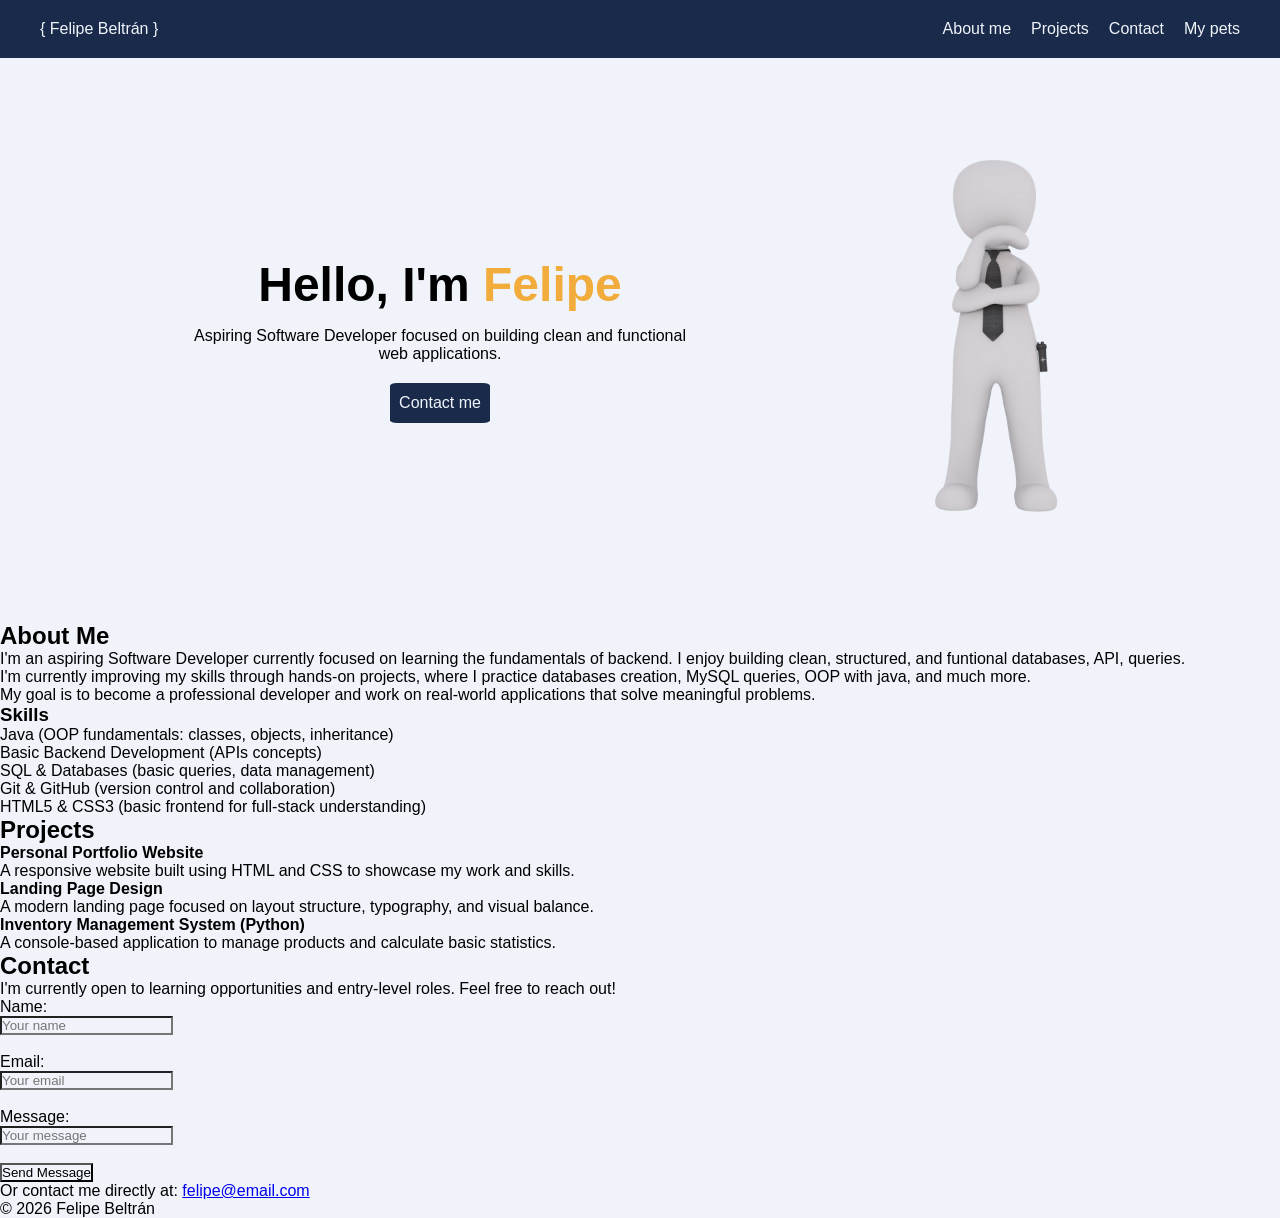
==== user_history_1/index.html @ b4a476c9 "Advances" ====
<!DOCTYPE html>
<html lang="en">
<head>
    <meta charset="UTF-8">
    <meta name="viewport" content="width=device-width, initial-scale=1.0">
    <title>My portfolio</title>
    <link rel="preconnect" href="https://fonts.googleapis.com" />
    <link rel="preconnect" href="https://fonts.gstatic.com" crossorigin />
    <link href="https://fonts.googleapis.com/css2?family=Playfair+Display:ital,wght@0,700;1,400&family=DM+Sans:wght@300;400;500&display=swap" rel="stylesheet" />
    <link rel="stylesheet" href="style.css" />

</head>
<body>
    <header>
        <div  class="logo-name">
        <span >{</span>
        <span>Felipe Beltrán</span>
        <span >}</span>
        </div>
        <nav class="main-nav">
            <ul>
                <li><a href="#about-me">About me</a></li>
                <li><a href="#projects">Projects</a></li>
                <li><a href="#contact">Contact</a></li>
                <li><a href="pets.html" class="nav-special">My pets</a></li>
            </ul>
        </nav>
    </header>

    <main>
        <!-- ===================== Presentation ===================== -->

        <section class ="hero">
            <div class="hero-text">
                <h1>Hello, I'm <span>Felipe</span></h1>
                <p>Aspiring Software Developer focused on building clean and functional web applications.</p>
                <a href="#contact" class="btn">Contact me</a>
            </div>
            <div class="hero-img">
                <img src="imgs/peggy_marco-white-male-1834119-Photoroom.png" alt="template">
            </div>
        </section>

        <!-- ===================== About me ===================== -->
        
        <section id ="about-me">
            <div class="about-paragraph">
                <h2>About Me</h2>
                <p>
                    I'm an aspiring Software Developer currently focused on learning 
                    the fundamentals of backend. I enjoy building clean, structured, 
                    and funtional databases, API, queries.
                </p>
                <p>
                    I'm currently improving my skills through hands-on projects, 
                    where I practice databases creation, MySQL queries, OOP with java, and much more.
                </p>
                <p>
                    My goal is to become a professional developer and work on real-world 
                    applications that solve meaningful problems.
                </p>
            </div>

            <div class="skills">
                <h3>Skills</h3>
                <ul>
                    <li>Java (OOP fundamentals: classes, objects, inheritance)</li>
                    <li>Basic Backend Development (APIs concepts)</li>
                    <li>SQL & Databases (basic queries, data management)</li>
                    <li>Git & GitHub (version control and collaboration)</li>
                    <li>HTML5 & CSS3 (basic frontend for full-stack understanding)</li>
                </ul>
            </div>
        </section>
        
        
        <!-- ===================== Projects ===================== -->

        <section id ="projects">
            <h2>Projects</h2>
            <ul>
                <li>
                    <strong>Personal Portfolio Website</strong><br>
                    A responsive website built using HTML and CSS to showcase my work and skills.
                </li>
                <li>
                    <strong>Landing Page Design</strong><br>
                    A modern landing page focused on layout structure, typography, and visual balance.
                </li>
                <li>
                    <strong>Inventory Management System (Python)</strong><br>
                    A console-based application to manage products and calculate basic statistics.
                </li>
            </ul>
        </section>

        <!-- ===================== Contact ===================== -->
        
        <section id ="contact">
            <h2>Contact</h2>
            <p>
                I'm currently open to learning opportunities and entry-level roles. 
                Feel free to reach out!
            </p>

            <form>
                <label for="name">Name:</label><br>
                <input id="name" type="text" placeholder="Your name" required><br><br>

                <label for="email">Email:</label><br>
                <input id="email" type="email" placeholder="Your email" required><br><br>

                <label for="message">Message:</label><br>
                <input id="message" type="text" placeholder="Your message"><br><br>

                <button type="submit">Send Message</button>
            </form>

            <p>
                Or contact me directly at: 
                <a href="mailto:felipe@email.com">felipe@email.com</a>
            </p>
        </section>

    </main>

    <footer>
        <p>© 2026 Felipe Beltrán</p>
    </footer>
    
</body>
</html>
---- user_history_1/style.css ----
*{
    margin: 0;
    padding: 0;
    font-family: Arial, sans-serif;
    box-sizing: border-box;
    background-color: #f0f4fa;
}

html{
    scroll-behavior: smooth;
    scrollbar-width: thin;
    scrollbar-color: #f0f4fa #1a2a4a;
}

/* HEADER SECTION */
header { 
    display: flex;
    justify-content: space-between;
    padding: 10px 30px 10px 30px;
    background-color: #1a2a4a;
}

header div{
    background-color: #1a2a4a;

}

header span{
    background-color: #1a2a4a;
    color: #f0f4fa;;

}

.main-nav ul{
    list-style: none;   
    display: flex;       
    justify-content: center;
    gap: 20px;   
    padding: 10px;
    background-color: #1a2a4a;

}

.main-nav ul li a{
    background-color: #1a2a4a;
    color:#f0f4fa;
    text-decoration: none;
    border-bottom: 2px solid transparent;
    transition: border-color 0.3s, color 0.3s;
}

.main-nav a:hover{
    border-bottom: 2px solid #f1ac3b;
    color: #f1ac3b;

}

.logo-name{
    text-align: center;
    padding: 10px;
}




/*HERO TEXT*/

.hero{
    display: flex;
    padding: 80px ;
    justify-content: space-evenly;
}

.hero-text {
    text-align: center;
    padding: 10px;
    max-width: 600px;
    align-items: center;
    margin: auto;
}

.hero-text h1{
    margin-bottom: 15px;
    font-size: 3rem;
    font-weight: 700;
}

.hero-text span{
    color: #f1ac3b;
}

.hero-text p{
    max-width: 500px;
    margin: 0 auto;
    margin-bottom: 20px;
}

.hero-text .btn {
    display: inline-block;
    width: 100px;
    height: 40px;
    line-height: 40px;
    text-align: center;
    border-radius: 7%;
    background-color: #1a2a4a;
    color: #f0f4fa;
    text-decoration: none;
    border: none;
    border-bottom: 2px solid transparent;
    transition: all 0.3s ease;
}

.hero-text .btn:hover {
    border-bottom: 2px solid #f1ac3b;
    background-color: #f1ac3b;
    color: white;
}

.hero-img img{
    width: 400px;
}
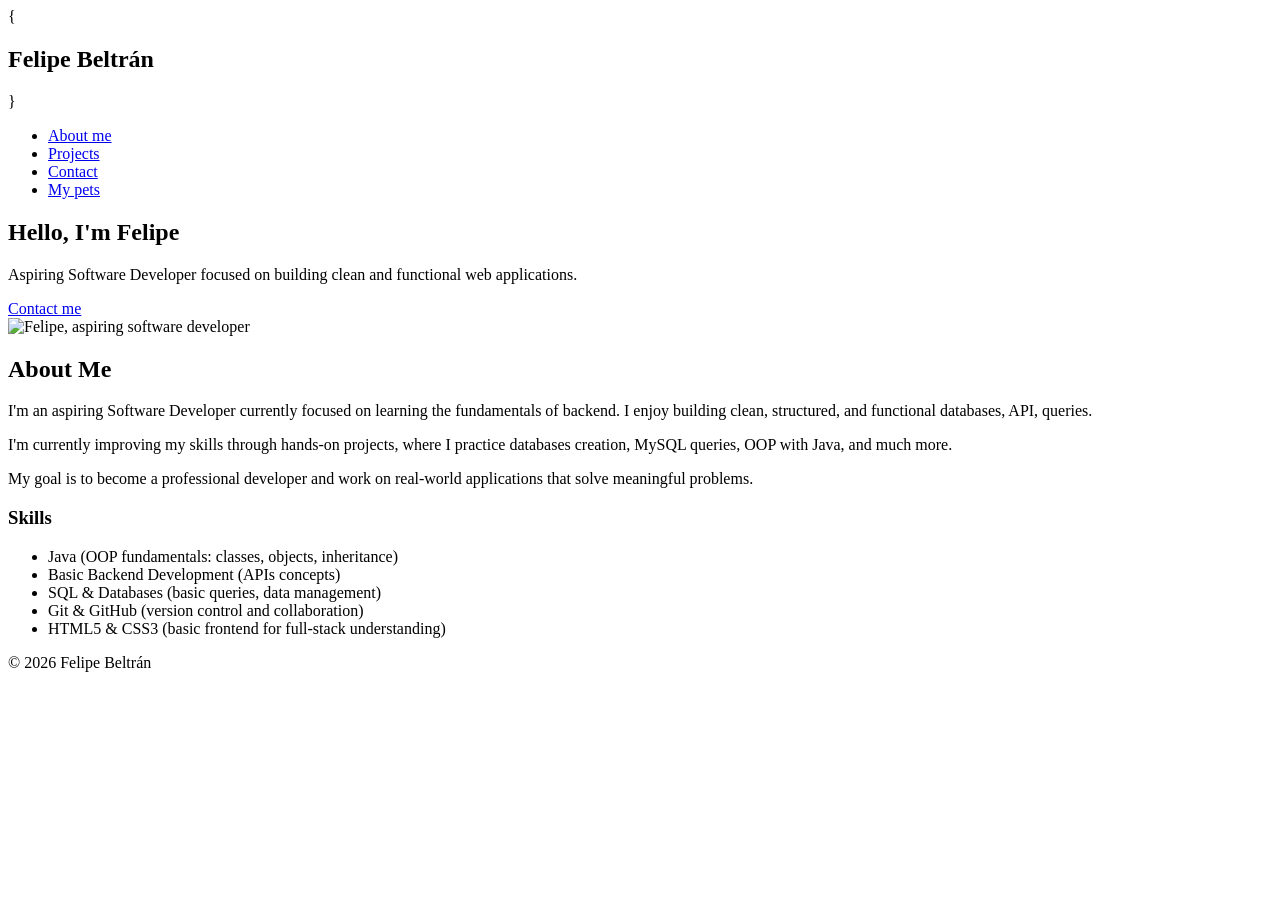
==== commit 88e79622: "menu advances" ====
--- a/user_history_1/index.html
+++ b/user_history_1/index.html
@@ -7,126 +7,101 @@
     <link rel="preconnect" href="https://fonts.googleapis.com" />
     <link rel="preconnect" href="https://fonts.gstatic.com" crossorigin />
     <link href="https://fonts.googleapis.com/css2?family=Playfair+Display:ital,wght@0,700;1,400&family=DM+Sans:wght@300;400;500&display=swap" rel="stylesheet" />
-    <link rel="stylesheet" href="style.css" />
+    <link rel="stylesheet" href="/programacionWeb/user_history_1/assets/css/styles.css" />
 
 </head>
 <body>
     <header>
-        <div  class="logo-name">
-        <span >{</span>
-        <span>Felipe Beltrán</span>
-        <span >}</span>
+        <div  class="logo">
+            <span class="logo__item logo--edge">{</span>
+            <h2 class="logo__item">Felipe Beltrán</h2>
+            <span class="logo__item logo--edge">}</span>
         </div>
-        <nav class="main-nav">
-            <ul>
-                <li><a href="#about-me">About me</a></li>
-                <li><a href="#projects">Projects</a></li>
-                <li><a href="#contact">Contact</a></li>
-                <li><a href="pets.html" class="nav-special">My pets</a></li>
+
+        <div class="btn__menu" onclick="btnMenu()">
+            <span></span>
+            <span></span>
+            <span></span>
+        </div>
+        <nav class="nav">  
+            <ul class="nav__list">
+                <li class="nav__item">
+                    <a  href="#about-me">About me</a>
+                </li>
+                <li class="nav__item">
+                    <a  href="#projects">Projects</a>
+                </li>
+                <li class="nav__item">
+                    <a  href="#contact">Contact</a>
+                </li>
+                <li class="nav__item">
+                    <a class="link--special" href="pets.html">My pets</a>
+                </li>
             </ul>
         </nav>
     </header>
 
-    <main>
-        <!-- ===================== Presentation ===================== -->
+    <main class="main">
 
-        <section class ="hero">
-            <div class="hero-text">
-                <h1>Hello, I'm <span>Felipe</span></h1>
-                <p>Aspiring Software Developer focused on building clean and functional web applications.</p>
-                <a href="#contact" class="btn">Contact me</a>
-            </div>
-            <div class="hero-img">
-                <img src="imgs/peggy_marco-white-male-1834119-Photoroom.png" alt="template">
-            </div>
-        </section>
+    <!-- ===================== Hero ===================== -->
+    <section class="hero">
+        <div class="hero__text">
+            <h1 class="hero__title">Hello, I'm <span class="hero__name">Felipe</span></h1>
+            <p class="hero__description">Aspiring Software Developer focused on building clean and functional web applications.</p>
+            <a href="#contact" class="btn">Contact me</a>
+        </div>
+        <div class="hero__image">
+            <img class="hero__img" src="" alt="Felipe, aspiring software developer">
+        </div>
+    </section>
 
-        <!-- ===================== About me ===================== -->
-        
-        <section id ="about-me">
-            <div class="about-paragraph">
-                <h2>About Me</h2>
-                <p>
-                    I'm an aspiring Software Developer currently focused on learning 
-                    the fundamentals of backend. I enjoy building clean, structured, 
-                    and funtional databases, API, queries.
-                </p>
-                <p>
-                    I'm currently improving my skills through hands-on projects, 
-                    where I practice databases creation, MySQL queries, OOP with java, and much more.
-                </p>
-                <p>
-                    My goal is to become a professional developer and work on real-world 
-                    applications that solve meaningful problems.
-                </p>
-            </div>
+    <!-- ===================== About me ===================== -->
+    <section class="about" id="about-me">
+        <div class="about__bio">
+            <h2 class="about__title">About Me</h2>
+            <p class="about__text">
+                I'm an aspiring Software Developer currently focused on learning
+                the fundamentals of backend. I enjoy building clean, structured,
+                and functional databases, API, queries.
+            </p>
+            <p class="about__text">
+                I'm currently improving my skills through hands-on projects,
+                where I practice databases creation, MySQL queries, OOP with Java, and much more.
+            </p>
+            <p class="about__text">
+                My goal is to become a professional developer and work on real-world
+                applications that solve meaningful problems.
+            </p>
+        </div>
 
-            <div class="skills">
-                <h3>Skills</h3>
-                <ul>
-                    <li>Java (OOP fundamentals: classes, objects, inheritance)</li>
-                    <li>Basic Backend Development (APIs concepts)</li>
-                    <li>SQL & Databases (basic queries, data management)</li>
-                    <li>Git & GitHub (version control and collaboration)</li>
-                    <li>HTML5 & CSS3 (basic frontend for full-stack understanding)</li>
-                </ul>
-            </div>
-        </section>
-        
-        
-        <!-- ===================== Projects ===================== -->
+        <div class="about__skills">
+            <h3 class="about__skills-title">Skills</h3>
+            <ul class="about__skills-list">
+                <li class="about__skills-item">Java (OOP fundamentals: classes, objects, inheritance)</li>
+                <li class="about__skills-item">Basic Backend Development (APIs concepts)</li>
+                <li class="about__skills-item">SQL & Databases (basic queries, data management)</li>
+                <li class="about__skills-item">Git & GitHub (version control and collaboration)</li>
+                <li class="about__skills-item">HTML5 & CSS3 (basic frontend for full-stack understanding)</li>
+            </ul>
+        </div>
+    </section>
 
-        <section id ="projects">
-            <h2>Projects</h2>
-            <ul>
-                <li>
-                    <strong>Personal Portfolio Website</strong><br>
-                    A responsive website built using HTML and CSS to showcase my work and skills.
-                </li>
-                <li>
-                    <strong>Landing Page Design</strong><br>
-                    A modern landing page focused on layout structure, typography, and visual balance.
-                </li>
-                <li>
-                    <strong>Inventory Management System (Python)</strong><br>
-                    A console-based application to manage products and calculate basic statistics.
-                </li>
-            </ul>
-        </section>
+    <!-- ===================== Projects ===================== -->
+    <section class="projects" id="projects">
+ 
+    </section>
 
-        <!-- ===================== Contact ===================== -->
-        
-        <section id ="contact">
-            <h2>Contact</h2>
-            <p>
-                I'm currently open to learning opportunities and entry-level roles. 
-                Feel free to reach out!
-            </p>
+    <!-- ===================== Contact ===================== -->
+    <section class="contact" id="contact">
 
-            <form>
-                <label for="name">Name:</label><br>
-                <input id="name" type="text" placeholder="Your name" required><br><br>
+    </section>
 
-                <label for="email">Email:</label><br>
-                <input id="email" type="email" placeholder="Your email" required><br><br>
-
-                <label for="message">Message:</label><br>
-                <input id="message" type="text" placeholder="Your message"><br><br>
-
-                <button type="submit">Send Message</button>
-            </form>
-
-            <p>
-                Or contact me directly at: 
-                <a href="mailto:felipe@email.com">felipe@email.com</a>
-            </p>
-        </section>
-
-    </main>
+</main>
 
     <footer>
         <p>© 2026 Felipe Beltrán</p>
     </footer>
-    
+    <script src="./js/main.js"></script>    
 </body>
+
 </html>
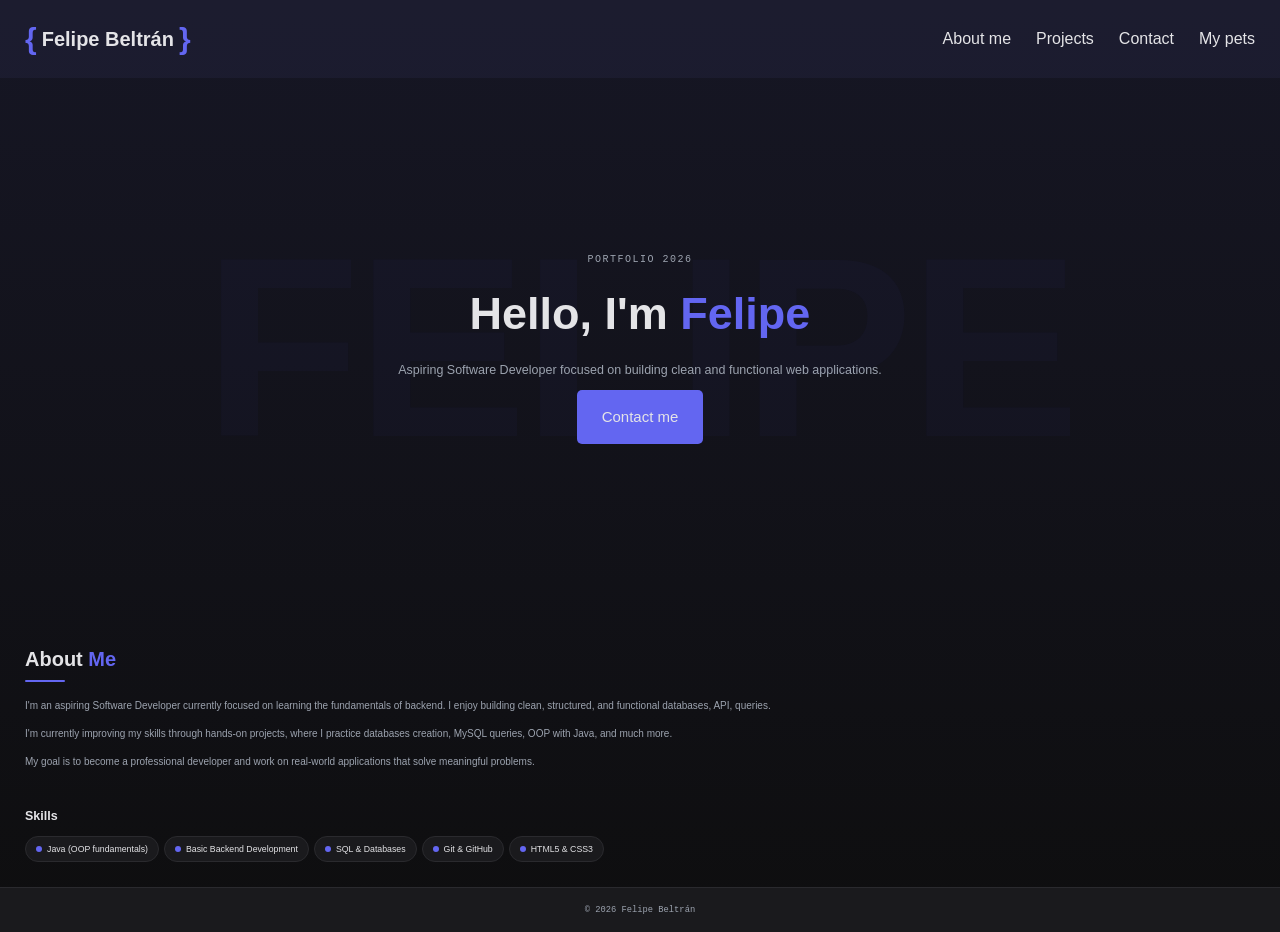
==== commit dc93b04e: "Advances hero and about" ====
--- a/user_history_1/index.html
+++ b/user_history_1/index.html
@@ -7,15 +7,15 @@
     <link rel="preconnect" href="https://fonts.googleapis.com" />
     <link rel="preconnect" href="https://fonts.gstatic.com" crossorigin />
     <link href="https://fonts.googleapis.com/css2?family=Playfair+Display:ital,wght@0,700;1,400&family=DM+Sans:wght@300;400;500&display=swap" rel="stylesheet" />
-    <link rel="stylesheet" href="/programacionWeb/user_history_1/assets/css/styles.css" />
+    <link rel="stylesheet" href="assets/css/styles.css" />
 
 </head>
 <body>
     <header>
         <div  class="logo">
-            <span class="logo__item logo--edge">{</span>
+            <span class="logo__edge">{</span>
             <h2 class="logo__item">Felipe Beltrán</h2>
-            <span class="logo__item logo--edge">}</span>
+            <span class="logo__edge">}</span>
         </div>
 
         <div class="btn__menu" onclick="btnMenu()">
@@ -45,20 +45,18 @@
 
     <!-- ===================== Hero ===================== -->
     <section class="hero">
-        <div class="hero__text">
-            <h1 class="hero__title">Hello, I'm <span class="hero__name">Felipe</span></h1>
-            <p class="hero__description">Aspiring Software Developer focused on building clean and functional web applications.</p>
-            <a href="#contact" class="btn">Contact me</a>
-        </div>
-        <div class="hero__image">
-            <img class="hero__img" src="" alt="Felipe, aspiring software developer">
-        </div>
+        <div class="hero__bg">FELIPE</div>
+        <p class="hero__subtitle">Portfolio 2026</p>
+        <h1 class="hero__title">Hello, I'm <span class="hero__name">Felipe</span></h1>
+        <p class="hero__description">Aspiring Software Developer focused on building clean and functional web applications.</p>
+        <a href="#contact" class="btn">Contact me</a>
     </section>
 
     <!-- ===================== About me ===================== -->
     <section class="about" id="about-me">
         <div class="about__bio">
-            <h2 class="about__title">About Me</h2>
+            <h2 class="about__title">About <span>Me</span></h2>
+            <div class="about__line"></div>
             <p class="about__text">
                 I'm an aspiring Software Developer currently focused on learning
                 the fundamentals of backend. I enjoy building clean, structured,
@@ -76,12 +74,8 @@
 
         <div class="about__skills">
             <h3 class="about__skills-title">Skills</h3>
-            <ul class="about__skills-list">
-                <li class="about__skills-item">Java (OOP fundamentals: classes, objects, inheritance)</li>
-                <li class="about__skills-item">Basic Backend Development (APIs concepts)</li>
-                <li class="about__skills-item">SQL & Databases (basic queries, data management)</li>
-                <li class="about__skills-item">Git & GitHub (version control and collaboration)</li>
-                <li class="about__skills-item">HTML5 & CSS3 (basic frontend for full-stack understanding)</li>
+            <ul class="about__skills-list" id="skill__list">
+                
             </ul>
         </div>
     </section>
--- a/user_history_1/assets/css/styles.css
+++ b/user_history_1/assets/css/styles.css
@@ -0,0 +1,327 @@
+*, *::before, *::after {
+  margin: 0;
+  padding: 0;
+  box-sizing: border-box;
+}
+
+body {
+  font-family: "Barlow", sans-serif;
+  background: linear-gradient(180deg, rgba(99, 101, 241, 0.096), transparent), #0E0E0F;
+  color: #E4E4E7;
+  font-size: 1.6rem;
+  line-height: 1.6;
+  display: flex;
+  flex-direction: column;
+  min-height: 100dvh;
+}
+
+main {
+  flex: 1;
+}
+
+html {
+  font-size: 62.5%;
+  scroll-behavior: smooth;
+}
+
+ul, ol {
+  list-style: none;
+}
+
+a {
+  text-decoration: none;
+  color: inherit;
+}
+
+img {
+  max-width: 100%;
+  height: auto;
+  display: block;
+}
+
+.btn {
+  display: inline-flex;
+  align-items: center;
+  justify-content: center;
+  padding: 1.5rem 2.5rem;
+  border-radius: 0.5rem;
+  font-size: 1.5rem;
+  font-weight: 500;
+  cursor: pointer;
+  transition: background-color 0.3s ease;
+}
+.btn:hover {
+  background-color: #6366F1;
+}
+.btn--primary {
+  background-color: #6366F1;
+  color: #fff;
+}
+.btn--primary:hover {
+  background-color: #6366F1;
+}
+.btn--outline {
+  background-color: transparent;
+  border: 2px solid #6366F1;
+  color: #6366F1;
+}
+.btn--outline:hover {
+  background-color: #6366F1;
+  color: #fff;
+}
+
+header {
+  display: flex;
+  justify-content: space-between;
+  padding: 1.5rem 2.5rem;
+  background-color: rgba(31, 31, 54, 0.6117647059);
+}
+header .logo {
+  display: flex;
+  align-items: center;
+  text-align: center;
+  justify-content: center;
+  gap: 0.5rem;
+}
+header .logo .logo__edge {
+  font-size: 3rem;
+  font-weight: bold;
+  color: #6366F1;
+}
+header .logo .logo__item {
+  font-size: 2rem;
+}
+header .btn__menu {
+  display: flex;
+  align-items: center;
+  text-align: center;
+  justify-content: center;
+  flex-direction: column;
+  gap: 0.5rem;
+  position: static;
+  z-index: 20;
+  right: 0;
+}
+header .btn__menu span {
+  background-color: #E4E4E7;
+  width: 2.5rem;
+  height: 0.25rem;
+  border-radius: 5px;
+  transition: 0.5s ease;
+}
+header .btn__menu--active span:first-child {
+  transform: translateY(0.75rem) rotate(45deg);
+}
+header .btn__menu--active span:nth-child(2) {
+  opacity: 0;
+  transform: scaleX(0);
+}
+header .btn__menu--active span:last-child {
+  transform: translateY(-0.75rem) rotate(-45deg);
+}
+@media (min-width: 1024px) {
+  header .btn__menu {
+    display: none;
+  }
+}
+header .nav {
+  display: flex;
+  align-items: center;
+  text-align: center;
+  justify-content: center;
+  position: fixed;
+  top: 0;
+  right: 0;
+  background-color: rgba(31, 31, 54, 0.6117647059);
+  backdrop-filter: blur(18px);
+  height: 100dvh;
+  width: 50dvw;
+  right: -100%;
+  transition: ease-in-out 0.5s;
+  z-index: 10;
+}
+header .nav__list {
+  display: flex;
+  flex-direction: column;
+  gap: 2.5rem;
+  position: absolute;
+  top: 0;
+  padding-top: 80px;
+}
+header .nav--active {
+  right: 0;
+}
+@media (min-width: 1024px) {
+  header .nav {
+    display: flex;
+    align-items: center;
+    text-align: center;
+    justify-content: center;
+    position: static;
+    background-color: transparent;
+    height: 100%;
+    width: inherit;
+    backdrop-filter: unset;
+    transition: none;
+    white-space: nowrap;
+  }
+  header .nav__list {
+    flex-direction: row;
+    position: static;
+    padding-top: 0;
+    gap: 2.5rem;
+  }
+  header .nav a:hover {
+    color: #6366F1;
+  }
+}
+@media (min-width: 1024px) {
+  header {
+    display: flex;
+    align-items: center;
+    text-align: center;
+  }
+}
+
+.hero {
+  display: flex;
+  flex-direction: column;
+  align-items: center;
+  justify-content: center;
+  min-height: 30dvh;
+  text-align: center;
+  padding: 0 2.5rem;
+  gap: 1rem;
+  position: relative;
+  overflow: hidden;
+}
+.hero__bg {
+  position: absolute;
+  font-size: 30vw;
+  font-weight: 900;
+  color: rgba(99, 101, 241, 0.03);
+  user-select: none;
+  pointer-events: none;
+  letter-spacing: -4px;
+}
+.hero__subtitle {
+  font-family: "Fira Code", monospace;
+  font-size: 0.875rem;
+  color: #9CA3AF;
+  letter-spacing: 0.15em;
+  text-transform: uppercase;
+  position: relative;
+}
+.hero__title {
+  font-size: 3rem;
+  color: #E4E4E7;
+  position: relative;
+}
+.hero__name {
+  color: #6366F1;
+}
+.hero__description {
+  color: #9CA3AF;
+  font-size: 1rem;
+  max-width: 400px;
+  position: relative;
+}
+.hero .btn {
+  position: relative;
+  background-color: #6366F1;
+}
+@media (min-width: 1024px) {
+  .hero {
+    min-height: 60dvh;
+  }
+  .hero__bg {
+    font-size: 20vw;
+    color: rgba(99, 101, 241, 0.03);
+  }
+  .hero__subtitle {
+    font-size: 1rem;
+  }
+  .hero__title {
+    font-size: 4.5rem;
+  }
+  .hero__description {
+    font-size: 1.25rem;
+    max-width: 600px;
+  }
+  .hero .btn:hover {
+    color: #6366F1;
+    background-color: #1A1A1D;
+    border: 1px solid #6366F1;
+  }
+}
+
+.about {
+  display: flex;
+  flex-direction: column;
+  padding: 2.5rem;
+  gap: 2.5rem;
+}
+.about__title {
+  font-size: 2rem;
+  color: #E4E4E7;
+  margin-bottom: 0.5rem;
+}
+.about__title span {
+  color: #6366F1;
+}
+.about__line {
+  width: 40px;
+  height: 2px;
+  background-color: #6366F1;
+  margin-bottom: 1.5rem;
+  border-radius: 2px;
+}
+.about__text {
+  color: #9CA3AF;
+  font-size: 1rem;
+  line-height: 1.8;
+  margin-bottom: 1rem;
+}
+.about__skills-title {
+  font-size: 1.25rem;
+  color: #E4E4E7;
+  margin-bottom: 1rem;
+}
+.about__skills-list {
+  display: flex;
+  flex-wrap: wrap;
+  gap: 0.5rem;
+}
+.about__skills-item {
+  display: flex;
+  align-items: center;
+  gap: 0.5rem;
+  padding: 0.5rem 1rem;
+  background-color: #1A1A1D;
+  border: 1px solid #2A2A2E;
+  border-radius: 99px;
+  color: #E4E4E7;
+  font-size: 0.875rem;
+}
+.about__skills-item::before {
+  content: "";
+  width: 6px;
+  height: 6px;
+  border-radius: 50%;
+  background-color: #6366F1;
+  flex-shrink: 0;
+}
+
+footer {
+  background-color: #1A1A1D;
+  border-top: 1px solid #2A2A2E;
+  padding: 1.5rem 2.5rem;
+  text-align: center;
+}
+footer p {
+  color: #9CA3AF;
+  font-family: "Fira Code", monospace;
+  font-size: 0.875rem;
+}
+
+/*# sourceMappingURL=styles.css.map */
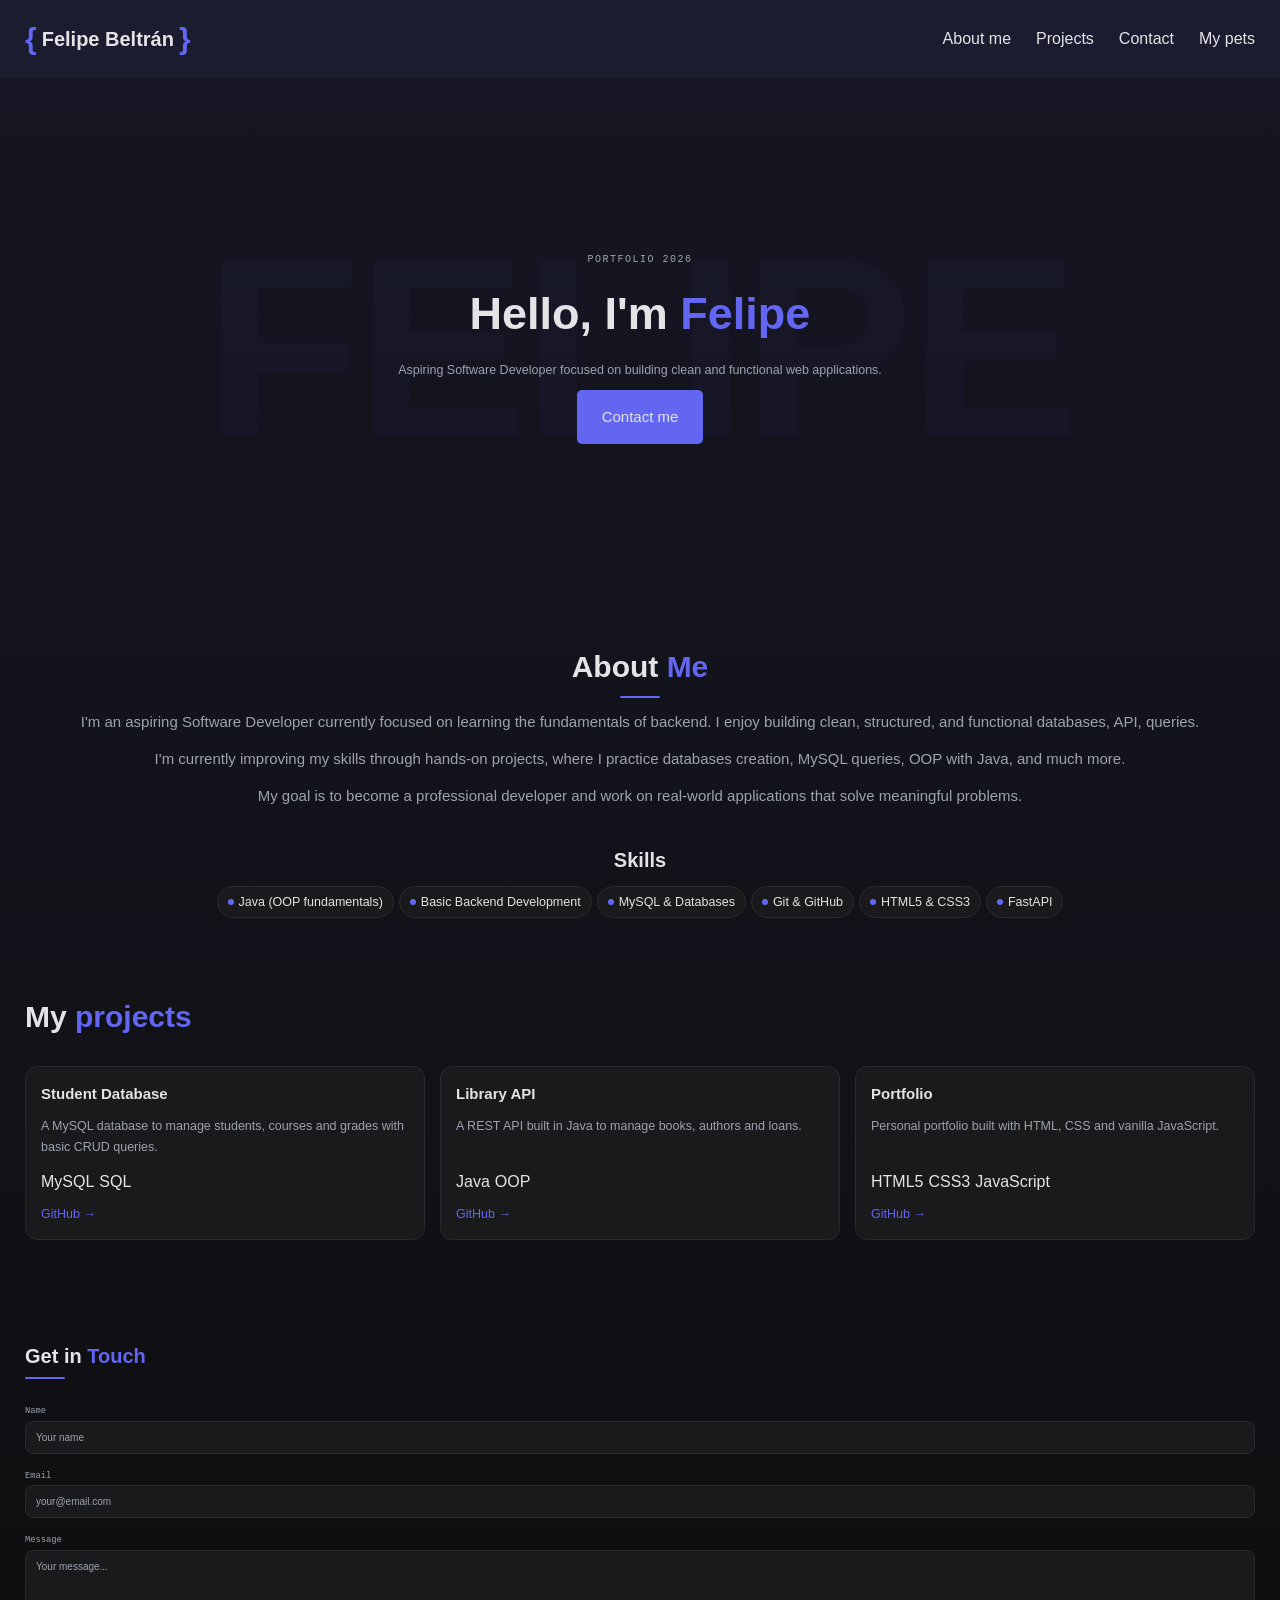
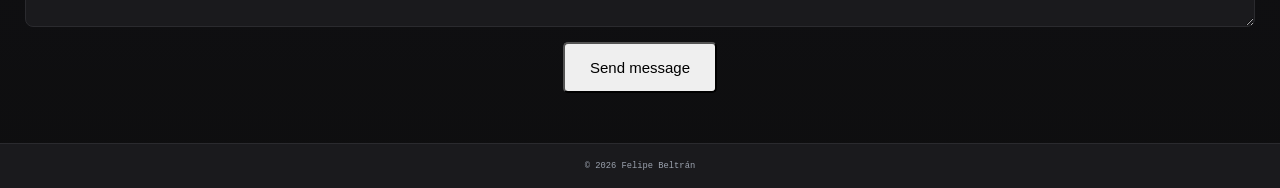
==== commit b75e7a66: "Missing stuff" ====
--- a/user_history_1/index.html
+++ b/user_history_1/index.html
@@ -1,18 +1,22 @@
 <!DOCTYPE html>
 <html lang="en">
+
 <head>
     <meta charset="UTF-8">
     <meta name="viewport" content="width=device-width, initial-scale=1.0">
     <title>My portfolio</title>
     <link rel="preconnect" href="https://fonts.googleapis.com" />
     <link rel="preconnect" href="https://fonts.gstatic.com" crossorigin />
-    <link href="https://fonts.googleapis.com/css2?family=Playfair+Display:ital,wght@0,700;1,400&family=DM+Sans:wght@300;400;500&display=swap" rel="stylesheet" />
+    <link
+        href="https://fonts.googleapis.com/css2?family=Playfair+Display:ital,wght@0,700;1,400&family=DM+Sans:wght@300;400;500&display=swap"
+        rel="stylesheet" />
     <link rel="stylesheet" href="assets/css/styles.css" />
 
 </head>
+
 <body>
     <header>
-        <div  class="logo">
+        <div class="logo">
             <span class="logo__edge">{</span>
             <h2 class="logo__item">Felipe Beltrán</h2>
             <span class="logo__edge">}</span>
@@ -23,16 +27,16 @@
             <span></span>
             <span></span>
         </div>
-        <nav class="nav">  
+        <nav class="nav">
             <ul class="nav__list">
                 <li class="nav__item">
-                    <a  href="#about-me">About me</a>
+                    <a href="#about-me">About me</a>
                 </li>
                 <li class="nav__item">
-                    <a  href="#projects">Projects</a>
+                    <a href="#projects">Projects</a>
                 </li>
                 <li class="nav__item">
-                    <a  href="#contact">Contact</a>
+                    <a href="#contact">Contact</a>
                 </li>
                 <li class="nav__item">
                     <a class="link--special" href="pets.html">My pets</a>
@@ -43,59 +47,79 @@
 
     <main class="main">
 
-    <!-- ===================== Hero ===================== -->
-    <section class="hero">
-        <div class="hero__bg">FELIPE</div>
-        <p class="hero__subtitle">Portfolio 2026</p>
-        <h1 class="hero__title">Hello, I'm <span class="hero__name">Felipe</span></h1>
-        <p class="hero__description">Aspiring Software Developer focused on building clean and functional web applications.</p>
-        <a href="#contact" class="btn">Contact me</a>
-    </section>
+        <!-- ===================== Hero ===================== -->
+        <section class="hero">
+            <div class="hero__bg">FELIPE</div>
+            <p class="hero__subtitle">Portfolio 2026</p>
+            <h1 class="hero__title">Hello, I'm <span class="hero__name">Felipe</span></h1>
+            <p class="hero__description">Aspiring Software Developer focused on building clean and functional web
+                applications.</p>
+            <a href="#contact" class="btn">Contact me</a>
+        </section>
 
-    <!-- ===================== About me ===================== -->
-    <section class="about" id="about-me">
-        <div class="about__bio">
-            <h2 class="about__title">About <span>Me</span></h2>
-            <div class="about__line"></div>
-            <p class="about__text">
-                I'm an aspiring Software Developer currently focused on learning
-                the fundamentals of backend. I enjoy building clean, structured,
-                and functional databases, API, queries.
-            </p>
-            <p class="about__text">
-                I'm currently improving my skills through hands-on projects,
-                where I practice databases creation, MySQL queries, OOP with Java, and much more.
-            </p>
-            <p class="about__text">
-                My goal is to become a professional developer and work on real-world
-                applications that solve meaningful problems.
-            </p>
-        </div>
+        <!-- ===================== About me ===================== -->
+        <section class="about" id="about-me">
+            <div class="about__bio">
+                <h2 class="about__title">About <span>Me</span></h2>
+                <div class="about__line"></div>
+                <p class="about__text">
+                    I'm an aspiring Software Developer currently focused on learning
+                    the fundamentals of backend. I enjoy building clean, structured,
+                    and functional databases, API, queries.
+                </p>
+                <p class="about__text">
+                    I'm currently improving my skills through hands-on projects,
+                    where I practice databases creation, MySQL queries, OOP with Java, and much more.
+                </p>
+                <p class="about__text">
+                    My goal is to become a professional developer and work on real-world
+                    applications that solve meaningful problems.
+                </p>
+            </div>
 
-        <div class="about__skills">
-            <h3 class="about__skills-title">Skills</h3>
-            <ul class="about__skills-list" id="skill__list">
-                
-            </ul>
-        </div>
-    </section>
+            <div class="about__skills">
+                <h3 class="about__skills-title">Skills</h3>
+                <ul class="about__skills-list" id="skill__list">
 
-    <!-- ===================== Projects ===================== -->
-    <section class="projects" id="projects">
- 
-    </section>
+                </ul>
+            </div>
+        </section>
 
-    <!-- ===================== Contact ===================== -->
-    <section class="contact" id="contact">
+        <!-- ===================== Projects ===================== -->
+        <section class="projects" id="myprojects">
+            <h2 class="projects__title">My <span>projects</span></h2>
+            <div class="projects__grid" id="projects-grid">
 
-    </section>
+            </div>
+        </section>
 
-</main>
+        <!-- ===================== Contact ===================== -->
+        <section class="contact" id="contact">
+            <h2 class="contact__title">Get in <span>Touch</span></h2>
+            <div class="contact__line"></div>
+            <form class="contact__form">
+                <div class="contact__field">
+                    <label class="contact__label" for="name">Name</label>
+                    <input class="contact__input" type="text" id="name" placeholder="Your name">
+                </div>
+                <div class="contact__field">
+                    <label class="contact__label" for="email">Email</label>
+                    <input class="contact__input" type="email" id="email" placeholder="your@email.com">
+                </div>
+                <div class="contact__field">
+                    <label class="contact__label" for="message">Message</label>
+                    <textarea class="contact__textarea" id="message" placeholder="Your message..." rows="5"></textarea>
+                </div>
+                <button class="contact__btn btn" type="submit">Send message</button>
+            </form>
+        </section>
+
+    </main>
 
     <footer>
         <p>© 2026 Felipe Beltrán</p>
     </footer>
-    <script src="./js/main.js"></script>    
+    <script src="./js/main.js"></script>
 </body>
 
 </html>
--- a/user_history_1/assets/css/styles.css
+++ b/user_history_1/assets/css/styles.css
@@ -222,7 +222,7 @@
 }
 .hero__description {
   color: #9CA3AF;
-  font-size: 1rem;
+  font-size: 1.25rem;
   max-width: 400px;
   position: relative;
 }
@@ -261,6 +261,12 @@
   padding: 2.5rem;
   gap: 2.5rem;
 }
+@media (min-width: 1024px) {
+  .about {
+    font-size: 3rem;
+    align-items: center;
+  }
+}
 .about__title {
   font-size: 2rem;
   color: #E4E4E7;
@@ -268,6 +274,12 @@
 }
 .about__title span {
   color: #6366F1;
+}
+@media (min-width: 1024px) {
+  .about__title {
+    font-size: 3rem;
+    text-align: center;
+  }
 }
 .about__line {
   width: 40px;
@@ -276,16 +288,34 @@
   margin-bottom: 1.5rem;
   border-radius: 2px;
 }
+@media (min-width: 1024px) {
+  .about__line {
+    margin: auto;
+    margin-bottom: 1rem;
+  }
+}
 .about__text {
   color: #9CA3AF;
-  font-size: 1rem;
+  font-size: 1.5rem;
   line-height: 1.8;
   margin-bottom: 1rem;
 }
+@media (min-width: 1024px) {
+  .about__text {
+    font-size: 1.5rem;
+    text-align: center;
+  }
+}
 .about__skills-title {
   font-size: 1.25rem;
   color: #E4E4E7;
   margin-bottom: 1rem;
+}
+@media (min-width: 1024px) {
+  .about__skills-title {
+    font-size: 2rem;
+    text-align: center;
+  }
 }
 .about__skills-list {
   display: flex;
@@ -311,6 +341,146 @@
   background-color: #6366F1;
   flex-shrink: 0;
 }
+@media (min-width: 1024px) {
+  .about__skills-item {
+    font-size: 1.25rem;
+  }
+}
+
+.projects {
+  padding: 5rem 2.5rem;
+}
+.projects__title {
+  font-size: 2rem;
+  color: #E4E4E7;
+  margin-bottom: 2.5rem;
+}
+.projects__title span {
+  color: #6366F1;
+}
+@media (min-width: 1024px) {
+  .projects__title {
+    font-size: 3rem;
+  }
+}
+.projects__grid {
+  display: grid;
+  gap: 1.5rem;
+  grid-template-columns: 1fr;
+}
+@media (min-width: 768px) {
+  .projects__grid {
+    grid-template-columns: repeat(2, 1fr);
+  }
+}
+@media (min-width: 1024px) {
+  .projects__grid {
+    grid-template-columns: repeat(3, 1fr);
+  }
+}
+.projects__card {
+  background-color: #1A1A1D;
+  border: 1px solid #2A2A2E;
+  border-radius: 12px;
+  padding: 1.5rem;
+  display: flex;
+  flex-direction: column;
+  gap: 1rem;
+  transition: border-color 0.3s ease;
+}
+.projects__card:hover {
+  border-color: #6366F1;
+}
+.projects .card-title {
+  font-size: 1.5rem;
+  color: #E4E4E7;
+}
+.projects .card-description {
+  font-size: 1.25rem;
+  color: #9CA3AF;
+  line-height: 1.7;
+  flex: 1;
+}
+.projects .card-techs {
+  display: flex;
+  flex-wrap: wrap;
+  gap: 0.5rem;
+}
+.projects .card-tech {
+  font-size: 0.875rem;
+  color: #A5B4FC;
+  background-color: rgba(99, 101, 241, 0.1);
+  border: 1px solid rgba(99, 101, 241, 0.3);
+  border-radius: 999px;
+  padding: 0.25rem 1rem;
+}
+.projects .card-link {
+  font-size: 1.25rem;
+  color: #6366F1;
+  font-weight: 500;
+  text-decoration: none;
+}
+.projects .card-link:hover {
+  text-decoration: underline;
+}
+
+.contact {
+  padding: 5rem 2.5rem;
+}
+.contact__title {
+  font-size: 2rem;
+  color: #E4E4E7;
+  margin-bottom: 0.5rem;
+}
+.contact__title span {
+  color: #6366F1;
+}
+.contact__line {
+  width: 40px;
+  height: 2px;
+  background-color: #6366F1;
+  margin-bottom: 2.5rem;
+  border-radius: 2px;
+}
+.contact__form {
+  display: flex;
+  flex-direction: column;
+  gap: 1.5rem;
+  max-width: 100%;
+}
+.contact__field {
+  display: flex;
+  flex-direction: column;
+  gap: 0.25rem;
+}
+.contact__label {
+  font-size: 0.875rem;
+  color: #9CA3AF;
+  font-family: "Fira Code", monospace;
+}
+.contact__input, .contact__textarea {
+  background-color: #1A1A1D;
+  border: 1px solid #2A2A2E;
+  border-radius: 8px;
+  padding: 1rem;
+  color: #E4E4E7;
+  font-size: 1rem;
+  font-family: "Inter", sans-serif;
+  transition: border-color 0.3s ease;
+  outline: none;
+}
+.contact__input::placeholder, .contact__textarea::placeholder {
+  color: #9CA3AF;
+}
+.contact__input:focus, .contact__textarea:focus {
+  border-color: #6366F1;
+}
+.contact__textarea {
+  resize: vertical;
+}
+.contact__btn {
+  align-self: center;
+}
 
 footer {
   background-color: #1A1A1D;
